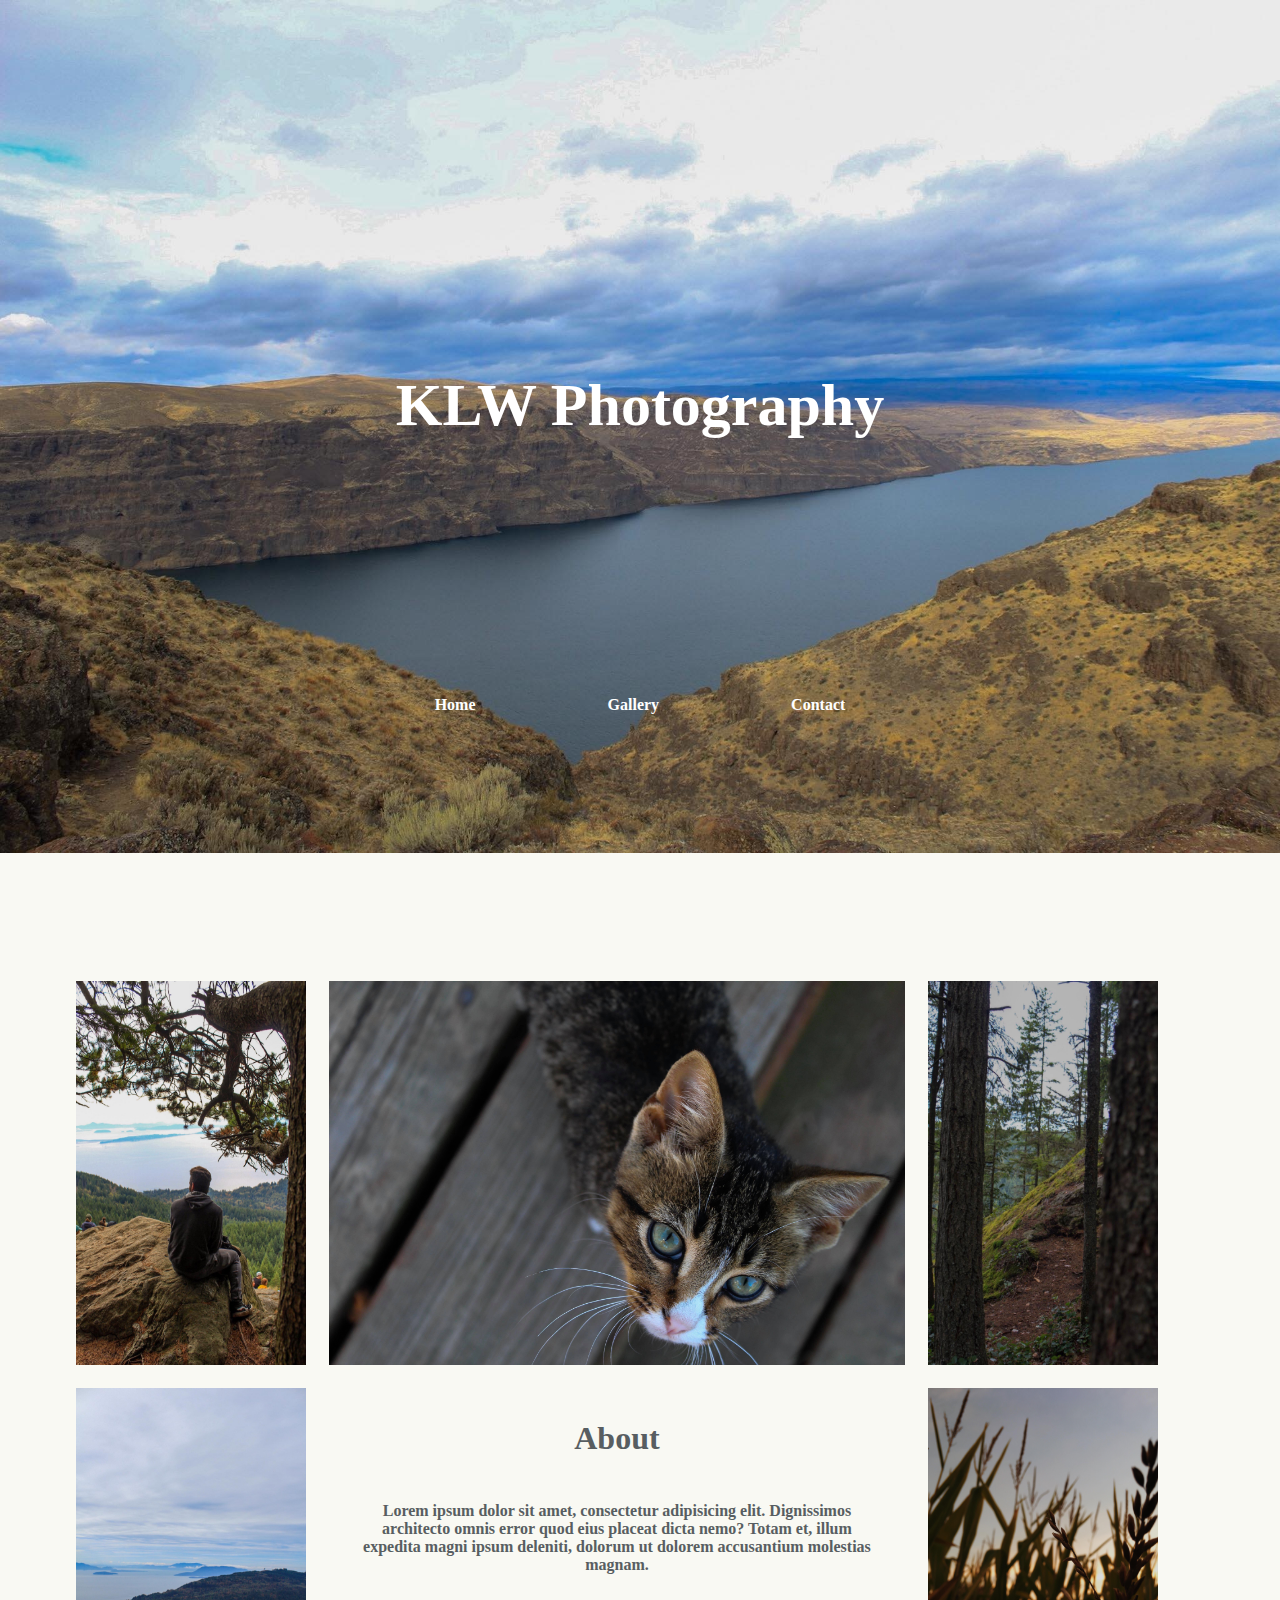
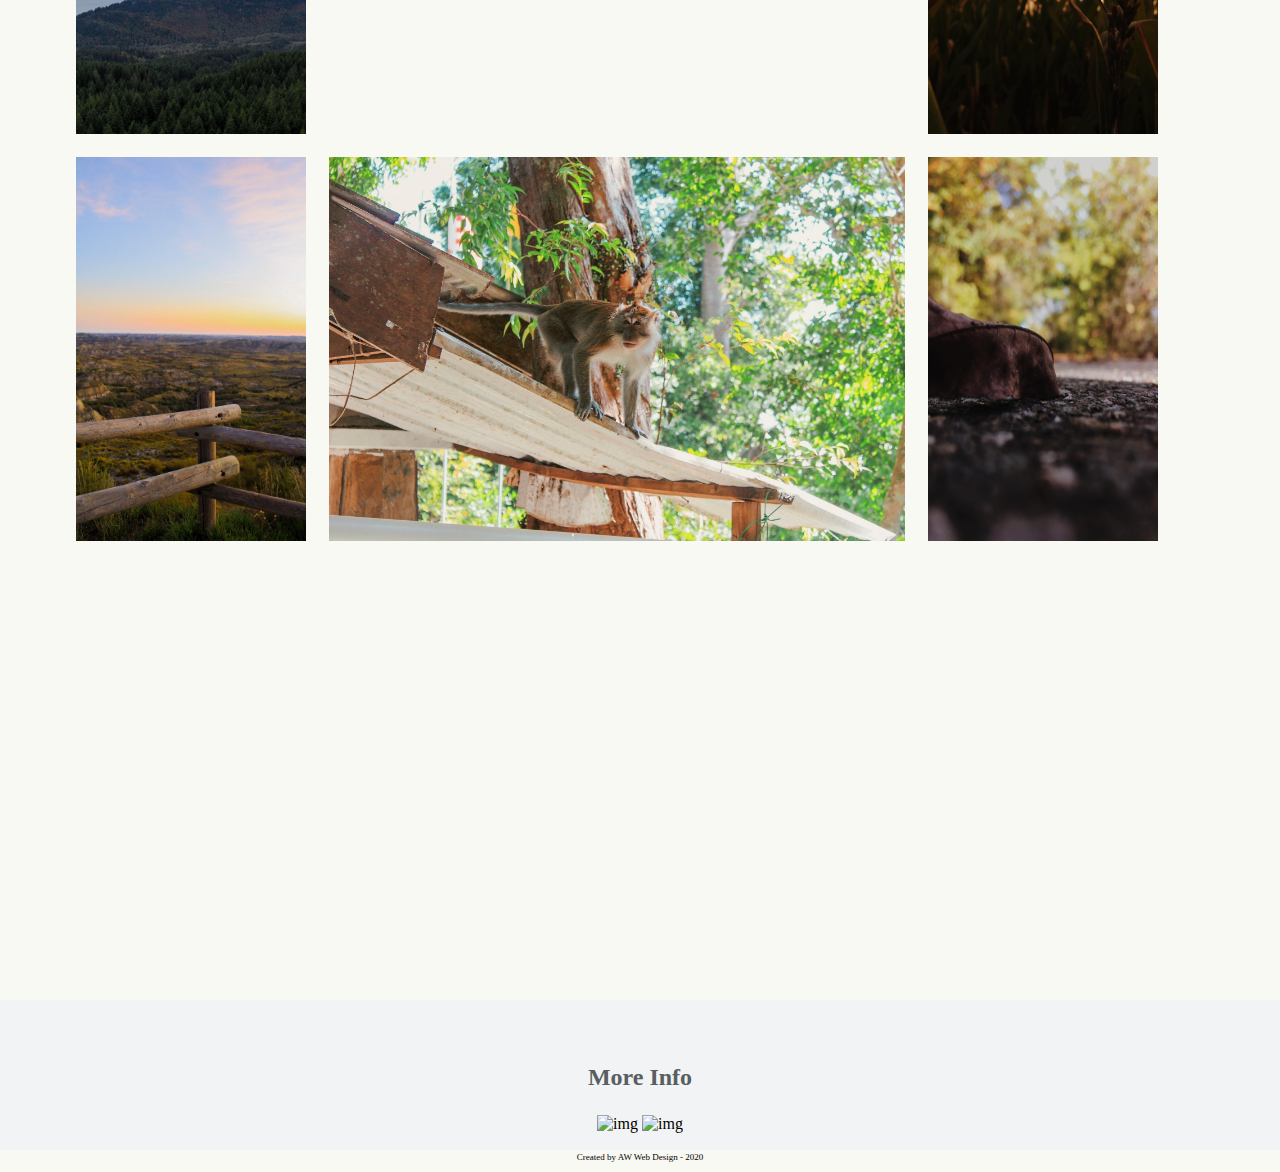
==== index.html @ 4b94598c "basics of index page" ====
<!DOCTYPE html>
<html lang="en">
<head>
    <meta charset="UTF-8">
    <meta name="viewport" content="width=device-width, initial-scale=1.0">
    <link rel="stylesheet" href="assets/css/style.css">
    <title>KLW Photography</title>
</head>
<body>
    <div id="header">
        <img src="assets/images/IMG_0881.JPG" alt="img" width="100%" height="50%">
        <h1>KLW Photography</h1>
        <div id="nav">
            <a href="index.html">Home</a>
            <a href="gallery.html">Gallery</a>
            <a href="contact.html">Contact</a>
        </div>
    </div>

    <div id="middle-section">
        <div id="section">
            <img src="assets/images-1/1.JPG" alt="img" width="20%">
            <img src="assets/images-1/2.JPG" alt="img" width="50%">
            <img src="assets/images-1/3.JPG" alt="img" width="20%">
        </div>

        <div id="section">
            <img src="assets/images-1/4.JPG" alt="img" width="20%">
            <div id="about">
                <h3>About</h3>
                <p>Lorem ipsum dolor sit amet, consectetur adipisicing elit. Dignissimos architecto omnis error quod eius placeat dicta nemo? Totam et, illum expedita magni ipsum deleniti, dolorum ut dolorem accusantium molestias magnam.</p>
            </div>
            <img src="assets/images-1/5.JPG" alt="img" width="20%">
        </div>

        <div id="section">
            <img src="assets/images-1/6.JPG" alt="img" width="20%">
            <img src="assets/images-1/7.JPG" alt="img" width="50%">
            <img src="assets/images-1/8.JPG" alt="img" width="20%">
        </div>
    </div>

    <div id="footer">
        <h3>More Info</h3>        
        <div id="links">
            <img src="" alt="img">
            <img src="" alt="img">
        </div>
        <p>Created by AW Web Design - 2020</p>
    </div>

</body>
</html>
---- assets/css/style.css ----
body {
    margin: 0;
    width: 100%;
    background-color: #F9F9F3;
}

#header {
    width: 100%;
    padding-left: -2%;
    color: whitesmoke;
}

#header img {
    margin: auto;
    display: ;

}

#header h1 {
    margin-top: -38%;
    margin-bottom: 20%;
    text-align: center;
    color: white;
    font-size: 60px;
    font-weight: 900;
}

#nav {
    margin-bottom: 20%;
    text-align: center;
}

#nav a {
    color: white;
    text-decoration: none;
    font-size: medium;
    font-weight: 600;
    margin: 5%;
    
}

#middle-section {
    width: 90%;
    margin: auto;
}

#middle-section img {
    margin: 1%;
}

#about {
    width: 50%;
    margin: 1%;
    text-align: center;
    color: #585E61;
    font-weight: 700;
}

#about h3 {
    font-size: xx-large;
    margin-bottom: auto;
}

#about p {
    padding: 5%;
}

#section {
    display: flex;
}

#footer {
    text-align: center;
    position: static;
    margin-top: 35%;
    margin-bottom: 0;
    background-color: #F2F3F4;
    height: 150px;
}

#footer h3 {
    color: #585E61;
    padding-top: 5%;
    font-size: x-large;
}

#footer p {
    font-size: xx-small;
    padding: 10px;
}
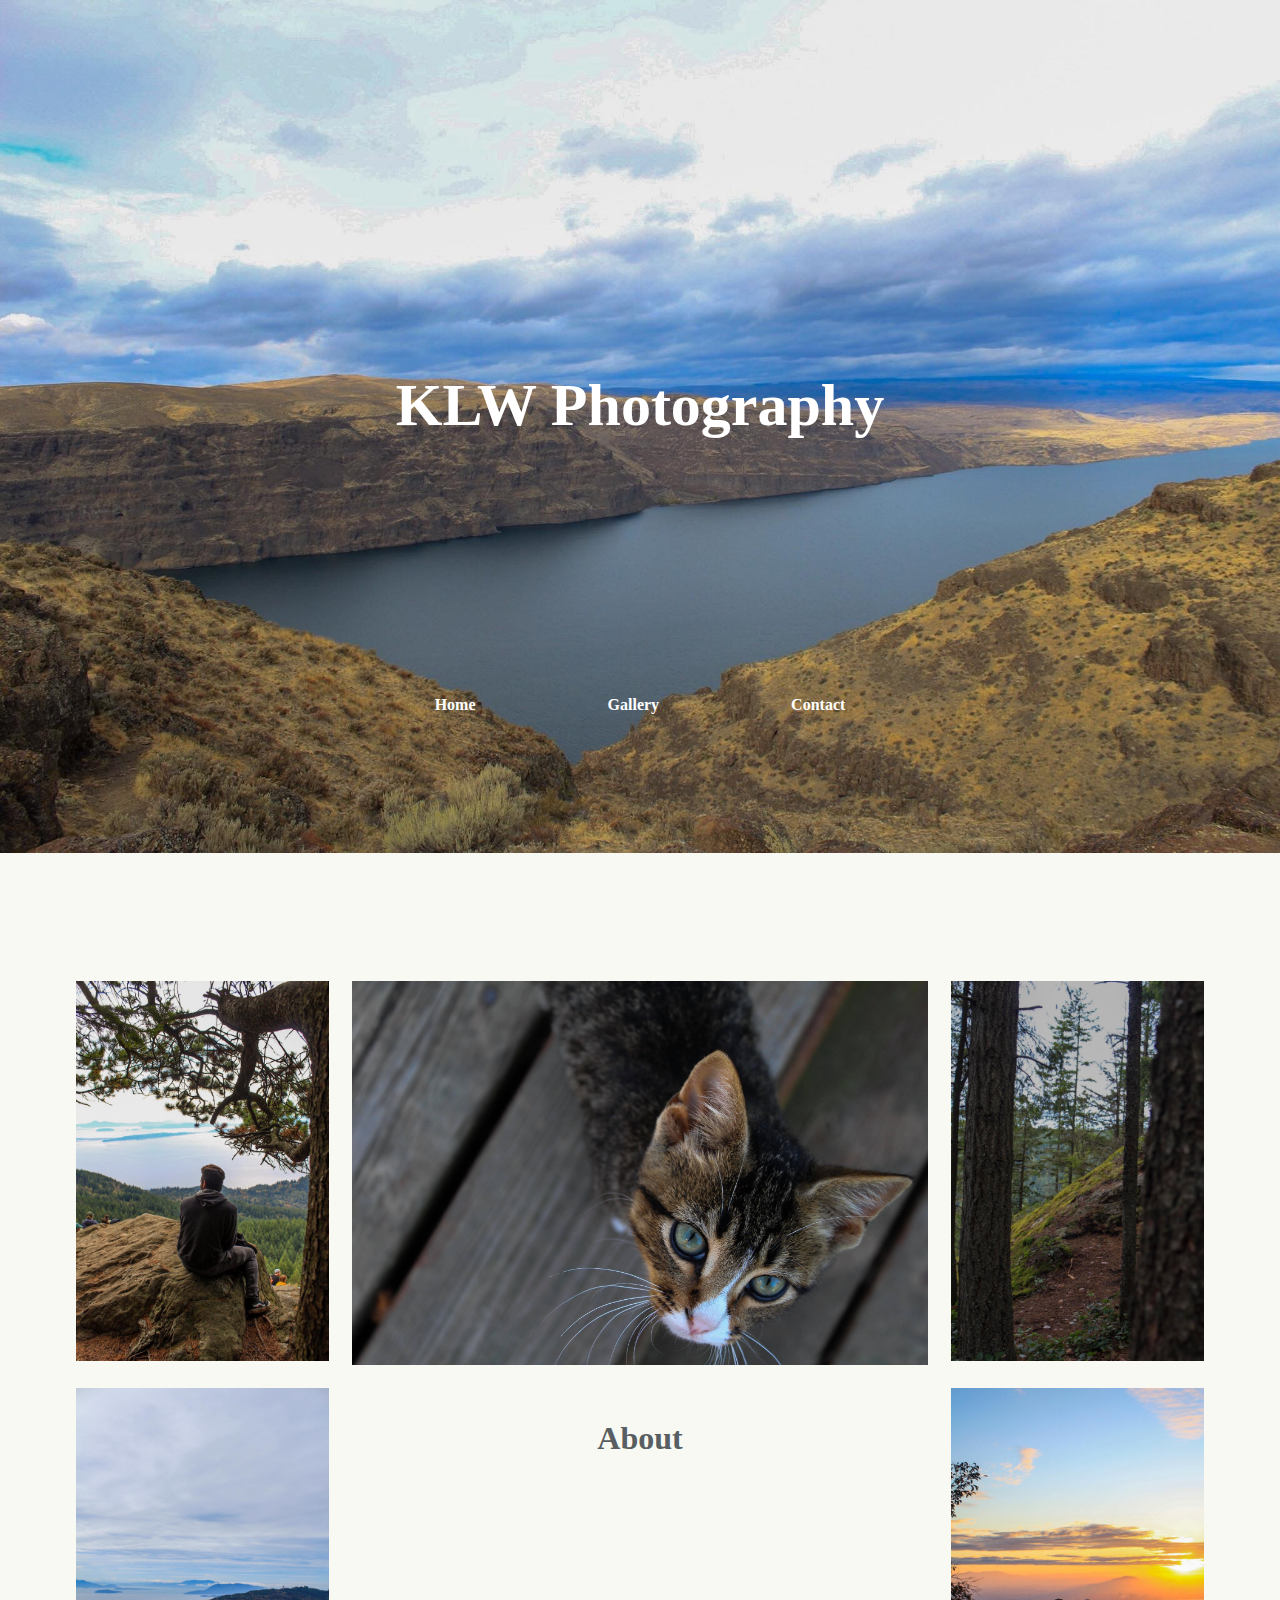
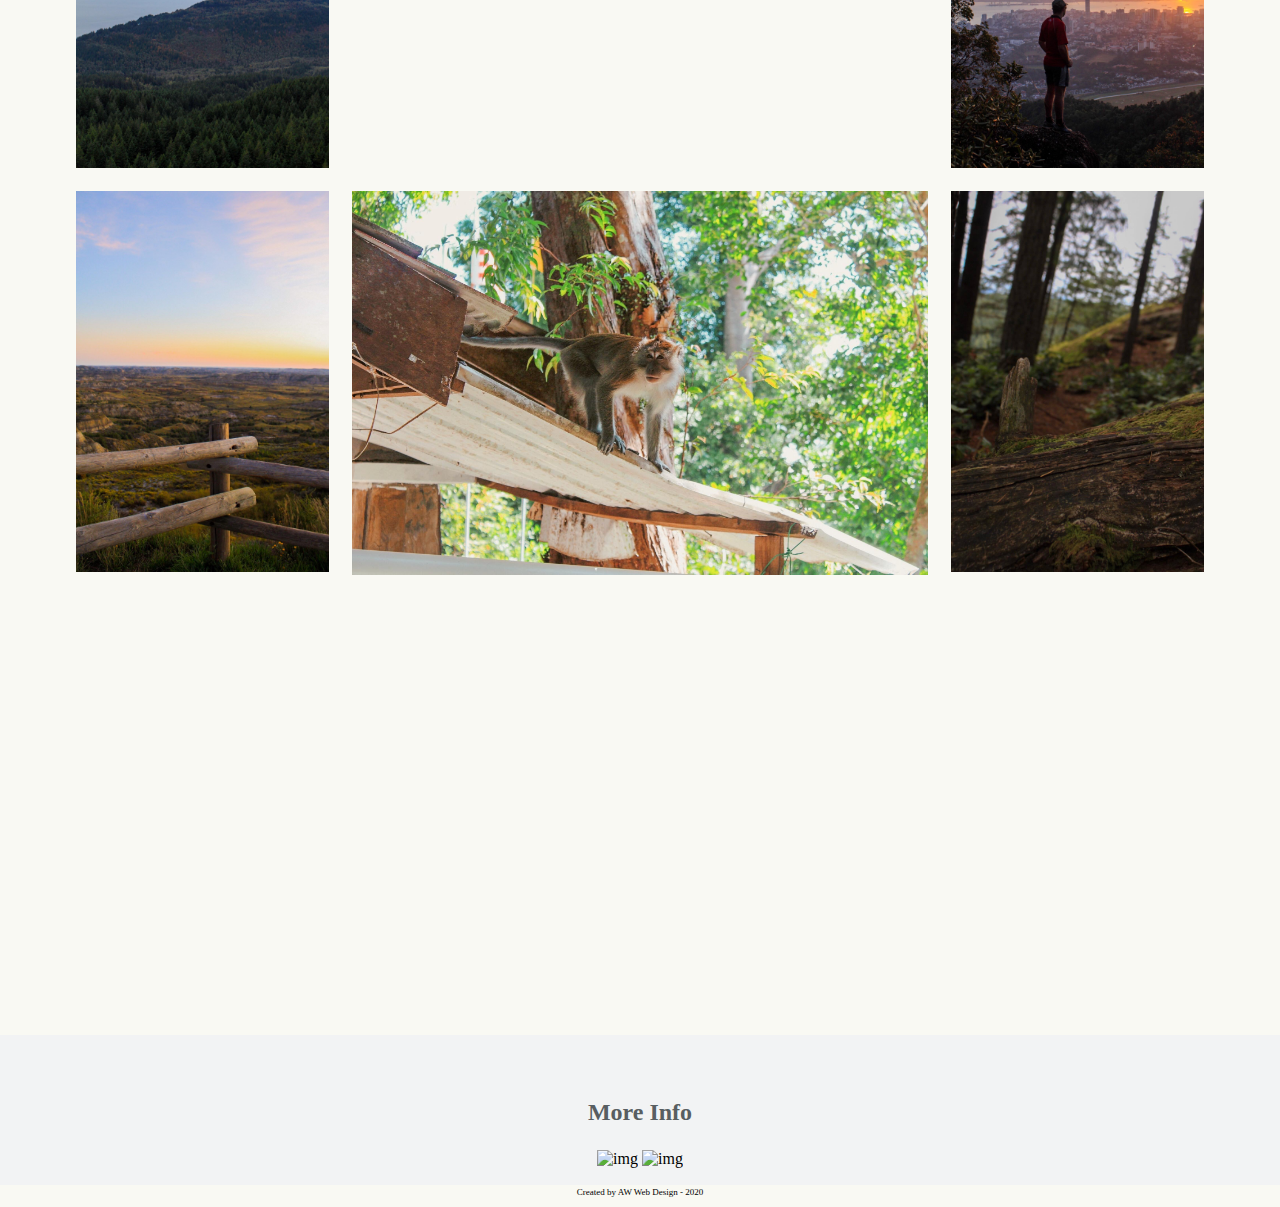
==== commit a7384635: "fix issue with safari" ====
--- a/index.html
+++ b/index.html
@@ -19,24 +19,24 @@
 
     <div id="middle-section">
         <div id="section">
-            <img src="assets/images-1/1.JPG" alt="img" width="20%">
-            <img src="assets/images-1/2.JPG" alt="img" width="50%">
-            <img src="assets/images-1/3.JPG" alt="img" width="20%">
+            <img src="assets/images-1/1.JPG" alt="img" width="22%" height="100%">
+            <img src="assets/images-1/2.JPG" alt="img" width="50%" height="100%">
+            <img src="assets/images-1/3.JPG" alt="img" width="22%" height="100%">
         </div>
 
         <div id="section">
-            <img src="assets/images-1/4.JPG" alt="img" width="20%">
+            <img src="assets/images-1/4.JPG" alt="img" width="22%" height="120%">
             <div id="about">
                 <h3>About</h3>
-                <p>Lorem ipsum dolor sit amet, consectetur adipisicing elit. Dignissimos architecto omnis error quod eius placeat dicta nemo? Totam et, illum expedita magni ipsum deleniti, dolorum ut dolorem accusantium molestias magnam.</p>
+                <p></p>
             </div>
-            <img src="assets/images-1/5.JPG" alt="img" width="20%">
+            <img src="assets/images-1/55.JPG" alt="img" width="22%" height="100%">
         </div>
 
         <div id="section">
-            <img src="assets/images-1/6.JPG" alt="img" width="20%">
-            <img src="assets/images-1/7.JPG" alt="img" width="50%">
-            <img src="assets/images-1/8.JPG" alt="img" width="20%">
+            <img src="assets/images-1/6.JPG" alt="img" width="22%" height="100%">
+            <img src="assets/images-1/7.JPG" alt="img" width="50%" height="100%">
+            <img src="assets/images-1/66.JPG" alt="img" width="22%" height="100%">
         </div>
     </div>
 
--- a/assets/css/style.css
+++ b/assets/css/style.css
@@ -87,4 +87,8 @@
 #footer p {
     font-size: xx-small;
     padding: 10px;
+}
+
+#contact-section {
+    height: 400px;
 }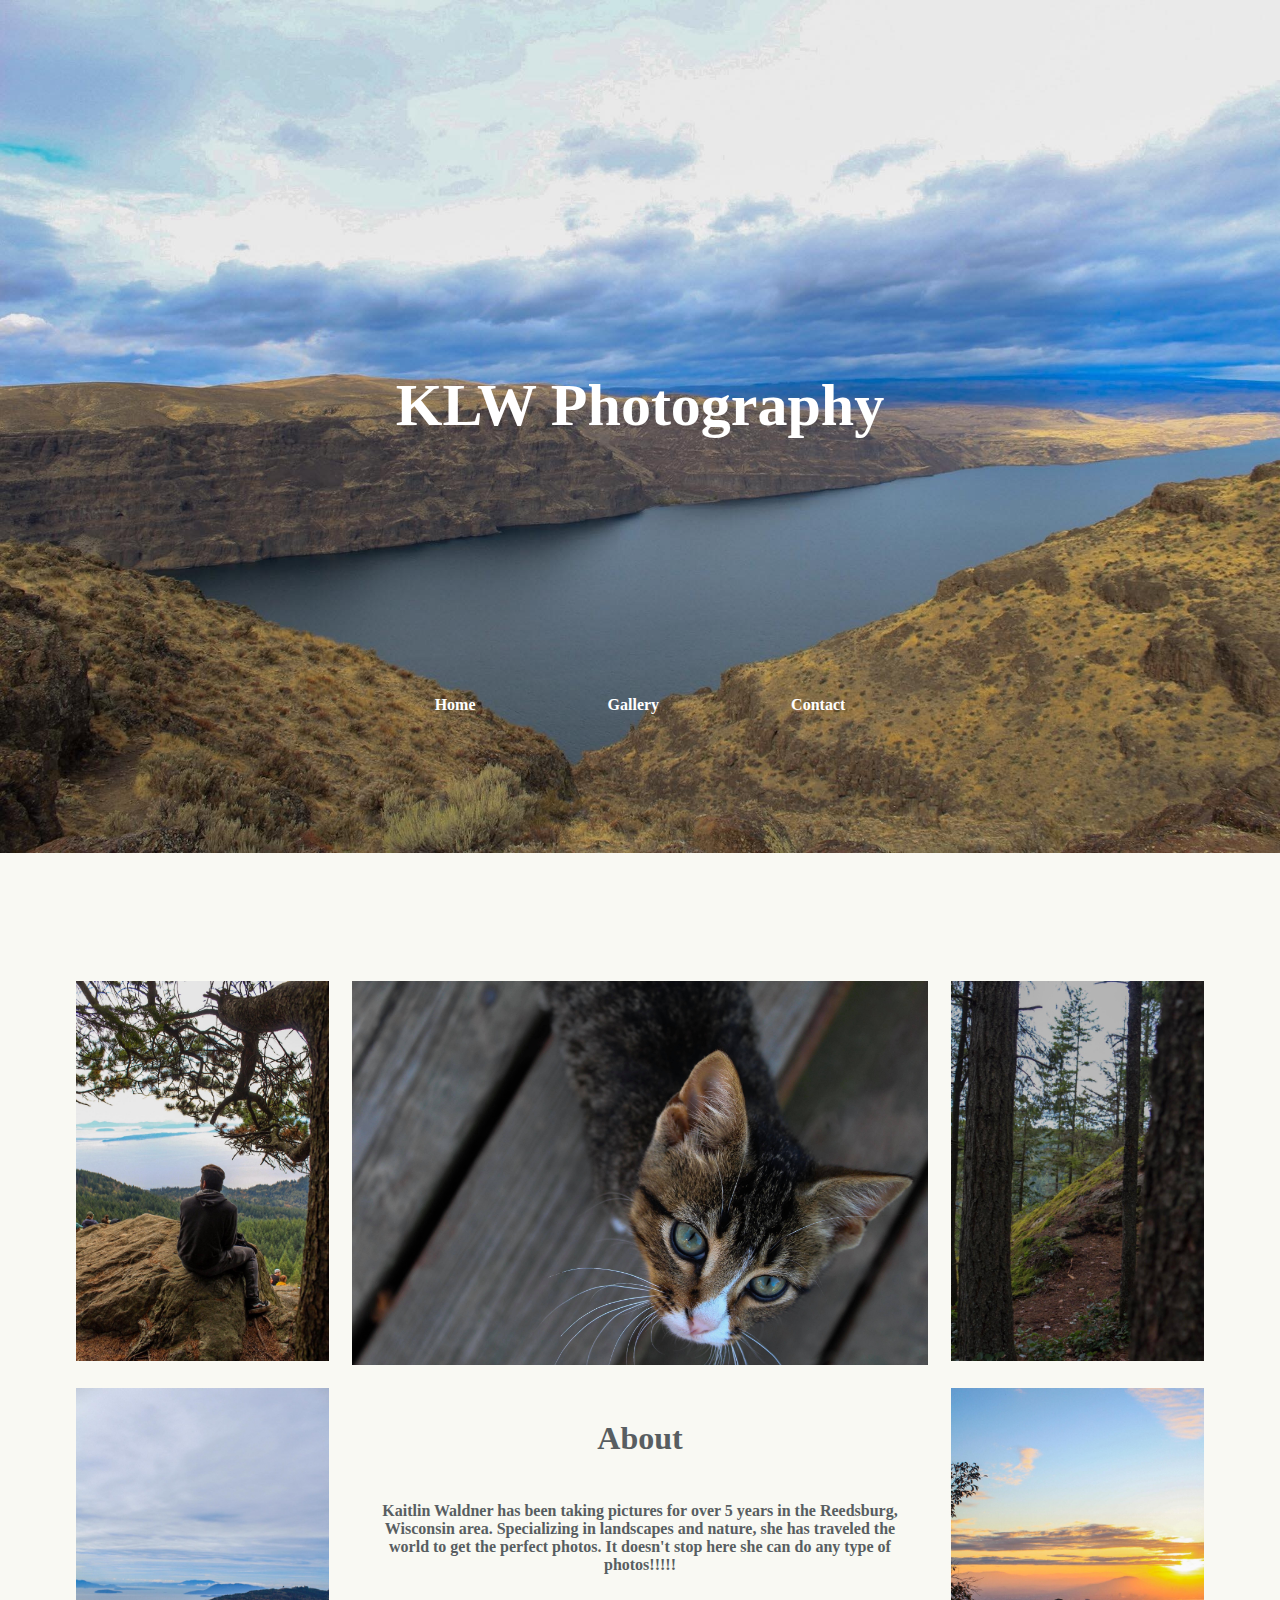
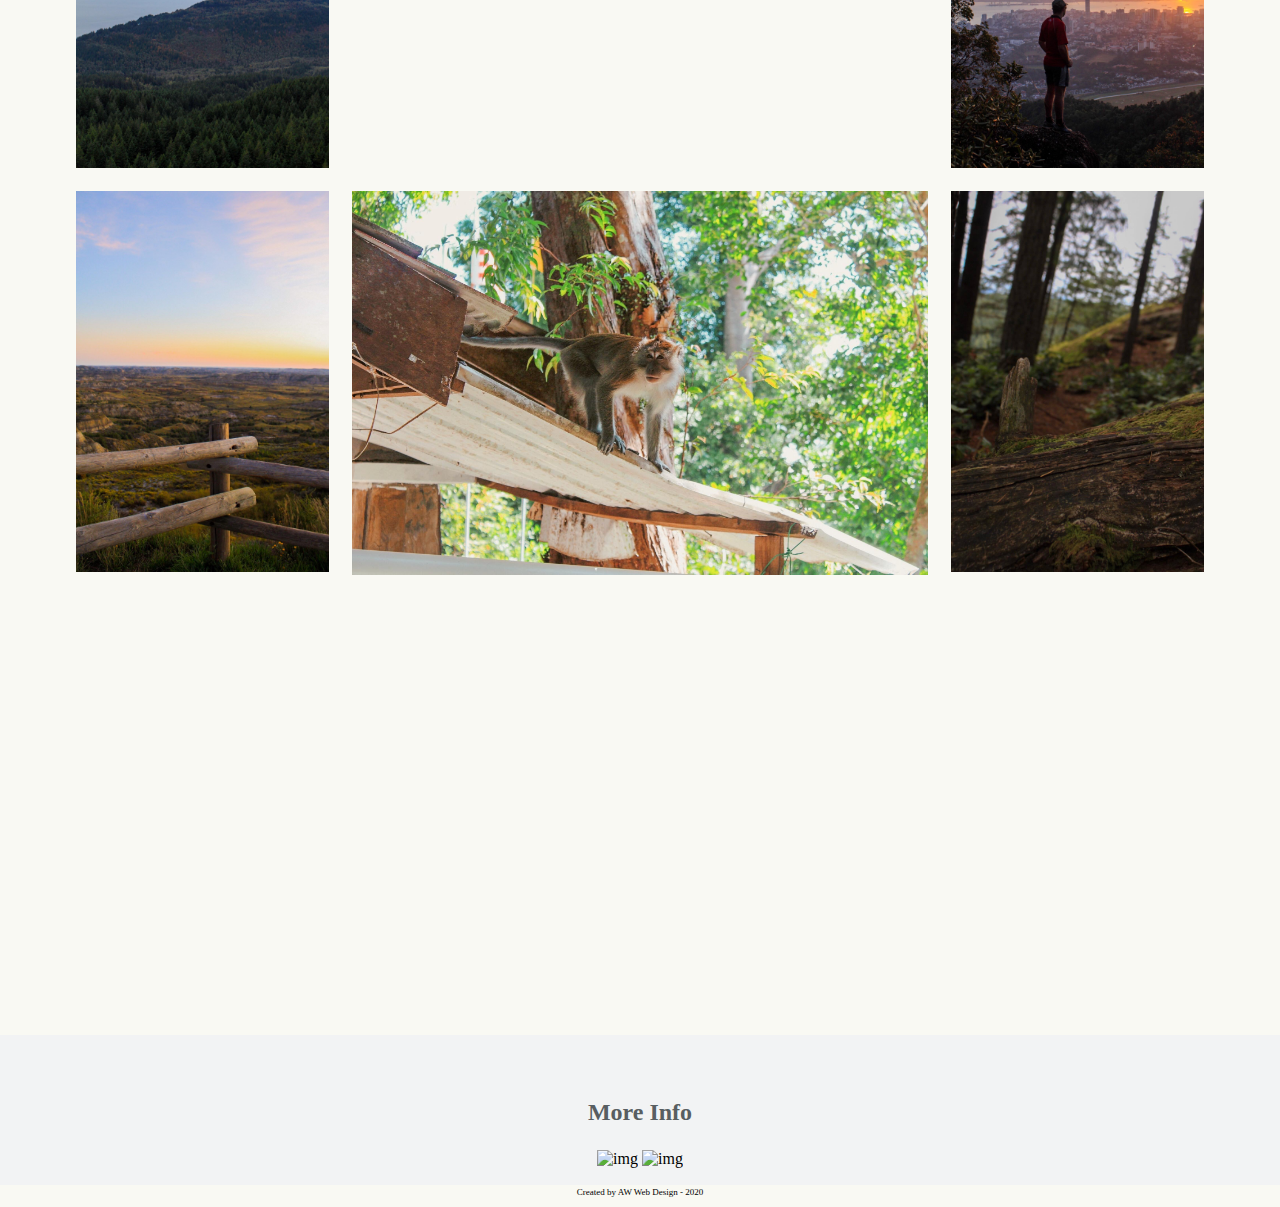
==== commit cee4d74e: "add text" ====
--- a/index.html
+++ b/index.html
@@ -28,7 +28,7 @@
             <img src="assets/images-1/4.JPG" alt="img" width="22%" height="120%">
             <div id="about">
                 <h3>About</h3>
-                <p></p>
+                <p>Kaitlin Waldner has been taking pictures for over 5 years in the Reedsburg, Wisconsin area. Specializing in landscapes and nature, she has traveled the world to get the perfect photos. It doesn't stop here she can do any type of photos!!!!! </p>
             </div>
             <img src="assets/images-1/55.JPG" alt="img" width="22%" height="100%">
         </div>
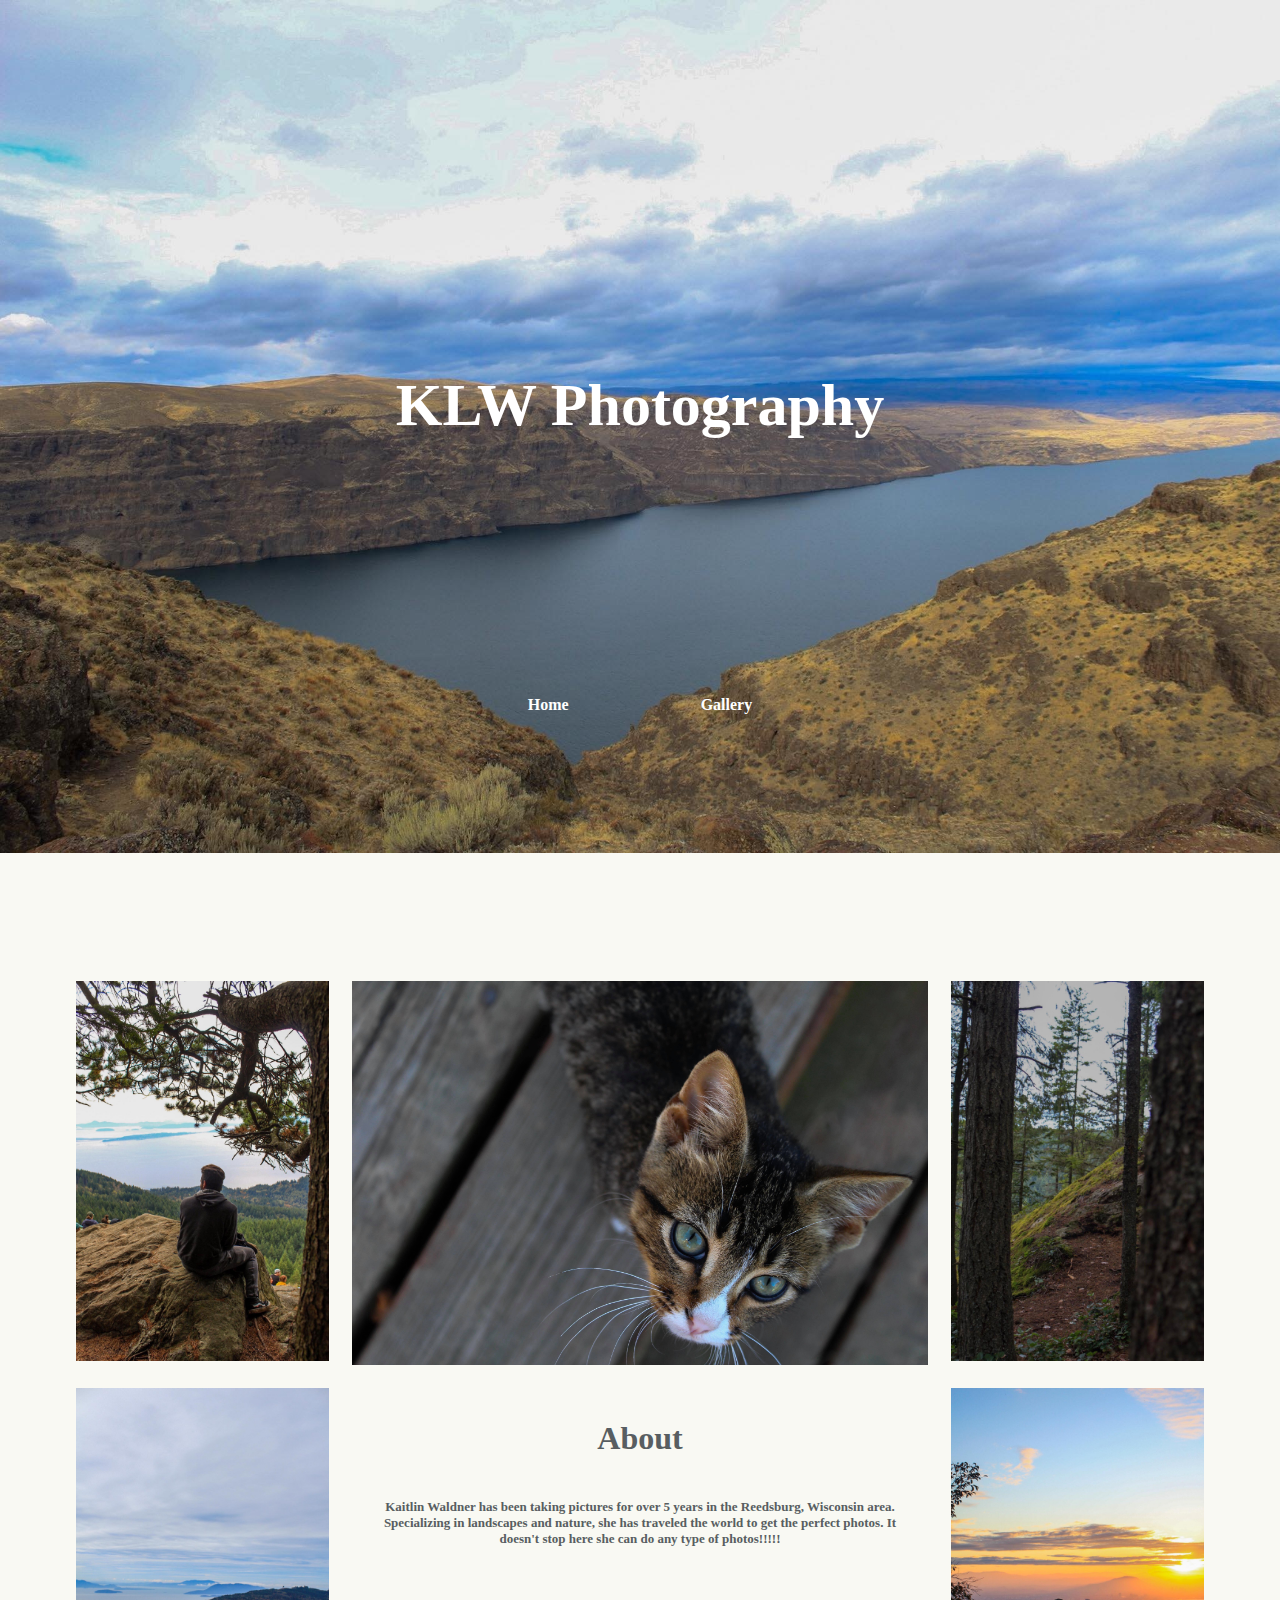
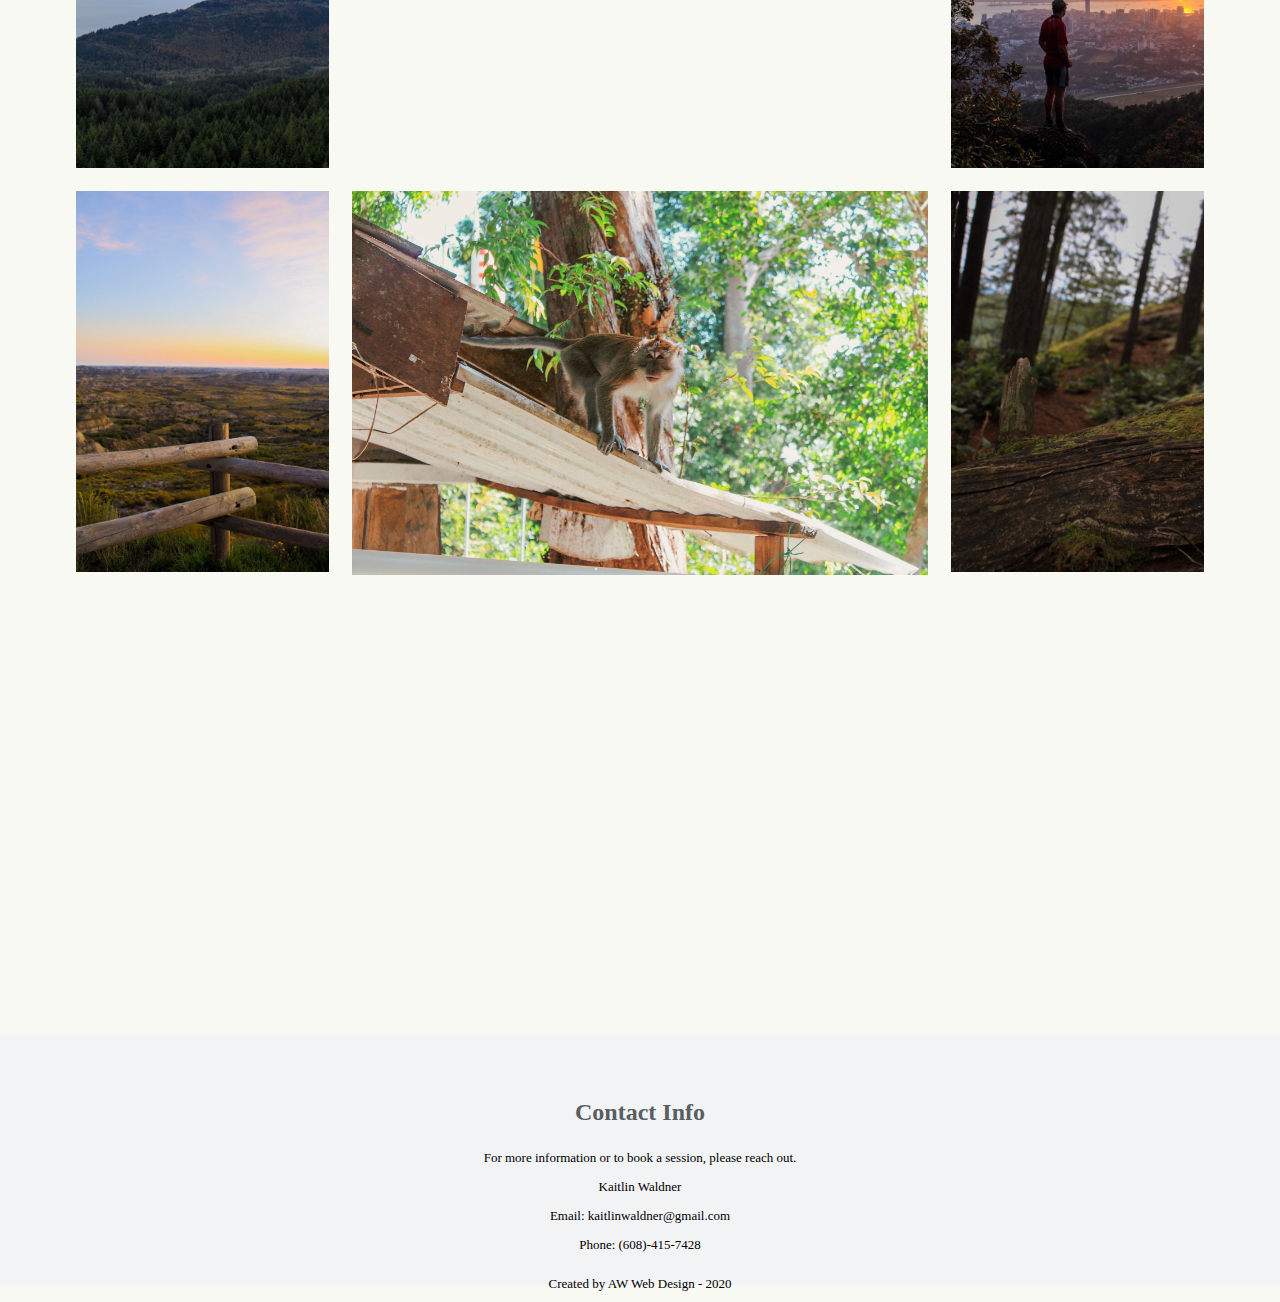
==== commit fda3b968: "clean up code add contact" ====
--- a/index.html
+++ b/index.html
@@ -13,7 +13,6 @@
         <div id="nav">
             <a href="index.html">Home</a>
             <a href="gallery.html">Gallery</a>
-            <a href="contact.html">Contact</a>
         </div>
     </div>
 
@@ -41,12 +40,12 @@
     </div>
 
     <div id="footer">
-        <h3>More Info</h3>        
-        <div id="links">
-            <img src="" alt="img">
-            <img src="" alt="img">
-        </div>
-        <p>Created by AW Web Design - 2020</p>
+        <h3>Contact Info</h3>        
+        <p>For more information or to book a session, please reach out.</p>
+        <p>Kaitlin Waldner</p>
+        <p>Email: kaitlinwaldner@gmail.com</p>
+        <p>Phone: (608)-415-7428</p>
+        <p id="copywrite">Created by AW Web Design - 2020</p>
     </div>
 
 </body>
--- a/assets/css/style.css
+++ b/assets/css/style.css
@@ -50,10 +50,12 @@
 
 #about {
     width: 50%;
+    height: 100%;
     margin: 1%;
     text-align: center;
     color: #585E61;
     font-weight: 700;
+    font-size: small;
 }
 
 #about h3 {
@@ -75,7 +77,7 @@
     margin-top: 35%;
     margin-bottom: 0;
     background-color: #F2F3F4;
-    height: 150px;
+    height: 250px;
 }
 
 #footer h3 {
@@ -85,10 +87,11 @@
 }
 
 #footer p {
+    font-size: small;
+}
+
+#copywrite {
     font-size: xx-small;
     padding: 10px;
-}
-
-#contact-section {
-    height: 400px;
+    margin-top: 1%;
 }